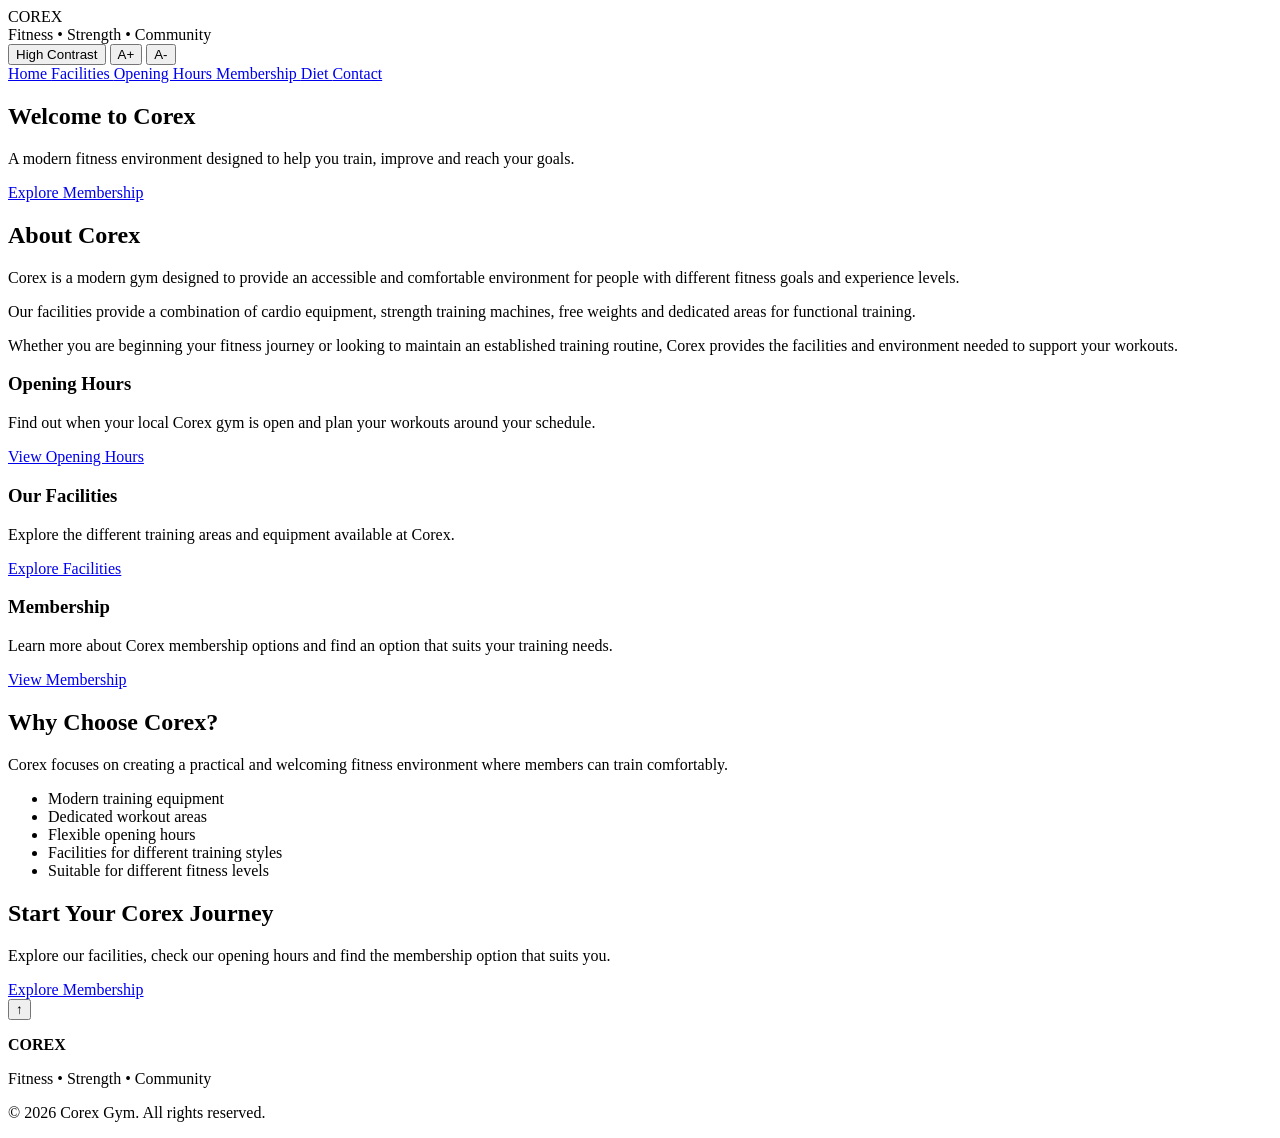
==== index.html @ 7bf0d9d1 "Rename home.html to index.html" ====
<!DOCTYPE html>
<html lang="en">

<head>

    <meta charset="UTF-8">
    <meta name="viewport" content="width=device-width, initial-scale=1.0">

    <title>CoreX | Home</title>

    <link rel="stylesheet" href="home.css">

</head>

<body>

    <!-- HEADER -->
    <header>

        <div class="logo">
            COR<span>EX</span>
        </div>

        <div class="header-tagline">
            Fitness • Strength • Community
        </div>

        <div class="accessibility-controls">

            <button id="contrastBtn" class="accessibility-btn">
                High Contrast
            </button>

            <button id="increaseText" class="accessibility-btn">
                A+
            </button>

            <button id="decreaseText" class="accessibility-btn">
                A-
            </button>

        </div>

    </header>

    <!-- NAVIGATION -->
    <nav aria-label="Main Navigation">

        <a href="home.html" class="active" aria-current="page">
            Home
        </a>

        <a href="facilities.html">
            Facilities
        </a>

        <a href="openinghours.html">
            Opening Hours
        </a>

        <a href="membership.html">
            Membership
        </a>

        <a href="diet.html">
            Diet
        </a>

        <a href="contact.html">
            Contact
        </a>

    </nav>

    <!-- HERO -->
    <section class="hero">

        <h1>
            Welcome to <span>Corex</span>
        </h1>

        <p>
            A modern fitness environment designed to help you train,
            improve and reach your goals.
        </p>

        <a href="membership.html" class="hero-button">
            Explore Membership
        </a>

    </section>

    <!-- MAIN CONTENT -->
    <main id="main-content">

        <!-- ABOUT -->
        <section class="about">

            <h2>About Corex</h2>

            <p>
                Corex is a modern gym designed to provide an accessible
                and comfortable environment for people with different
                fitness goals and experience levels.
            </p>

            <p>
                Our facilities provide a combination of cardio equipment,
                strength training machines, free weights and dedicated
                areas for functional training.
            </p>

            <p>
                Whether you are beginning your fitness journey or looking
                to maintain an established training routine, Corex provides
                the facilities and environment needed to support your workouts.
            </p>

        </section>

        <!-- FEATURES -->
        <section class="features">

            <div class="feature-card">

                <h3>Opening Hours</h3>

                <p>
                    Find out when your local Corex gym is open and plan
                    your workouts around your schedule.
                </p>

                <a href="openinghours.html" class="feature-link">
                    View Opening Hours
                </a>

            </div>

            <div class="feature-card">

                <h3>Our Facilities</h3>

                <p>
                    Explore the different training areas and equipment
                    available at Corex.
                </p>

                <a href="facilities.html" class="feature-link">
                    Explore Facilities
                </a>

            </div>

            <div class="feature-card">

                <h3>Membership</h3>

                <p>
                    Learn more about Corex membership options and find
                    an option that suits your training needs.
                </p>

                <a href="membership.html" class="feature-link">
                    View Membership
                </a>

            </div>

        </section>

        <!-- WHY COREX -->
        <section class="why-corex">

            <h2>Why Choose Corex?</h2>

            <p>
                Corex focuses on creating a practical and welcoming fitness
                environment where members can train comfortably.
            </p>

            <ul>

                <li>Modern training equipment</li>
                <li>Dedicated workout areas</li>
                <li>Flexible opening hours</li>
                <li>Facilities for different training styles</li>
                <li>Suitable for different fitness levels</li>

            </ul>

        </section>

        <!-- CTA -->
        <section class="cta">

            <h2>Start Your Corex Journey</h2>

            <p>
                Explore our facilities, check our opening hours and find
                the membership option that suits you.
            </p>

            <a href="membership.html" class="cta-button">
                Explore Membership
            </a>

        </section>

    </main>

    <!-- BACK TO TOP -->
    <button id="topBtn" aria-label="Back to top">
        ↑
    </button>

    <!-- FOOTER -->
    <footer>

        <p><strong>COREX</strong></p>

        <p>Fitness • Strength • Community</p>

        <p>© 2026 Corex Gym. All rights reserved.</p>

    </footer>

    <!-- ACCESSIBILITY JAVASCRIPT -->
    <script>

        let currentSize = 100;

        document.getElementById("increaseText")
            .addEventListener("click", () => {

                currentSize += 10;

                document.body.style.fontSize =
                    currentSize + "%";

            });

        document.getElementById("decreaseText")
            .addEventListener("click", () => {

                currentSize -= 10;

                document.body.style.fontSize =
                    currentSize + "%";

            });

        document.getElementById("contrastBtn")
            .addEventListener("click", () => {

                document.body.classList
                    .toggle("high-contrast");

            });

        document.getElementById("topBtn")
            .addEventListener("click", () => {

                window.scrollTo({
                    top: 0,
                    behavior: "smooth"
                });

            });

    </script>

</body>

</html>
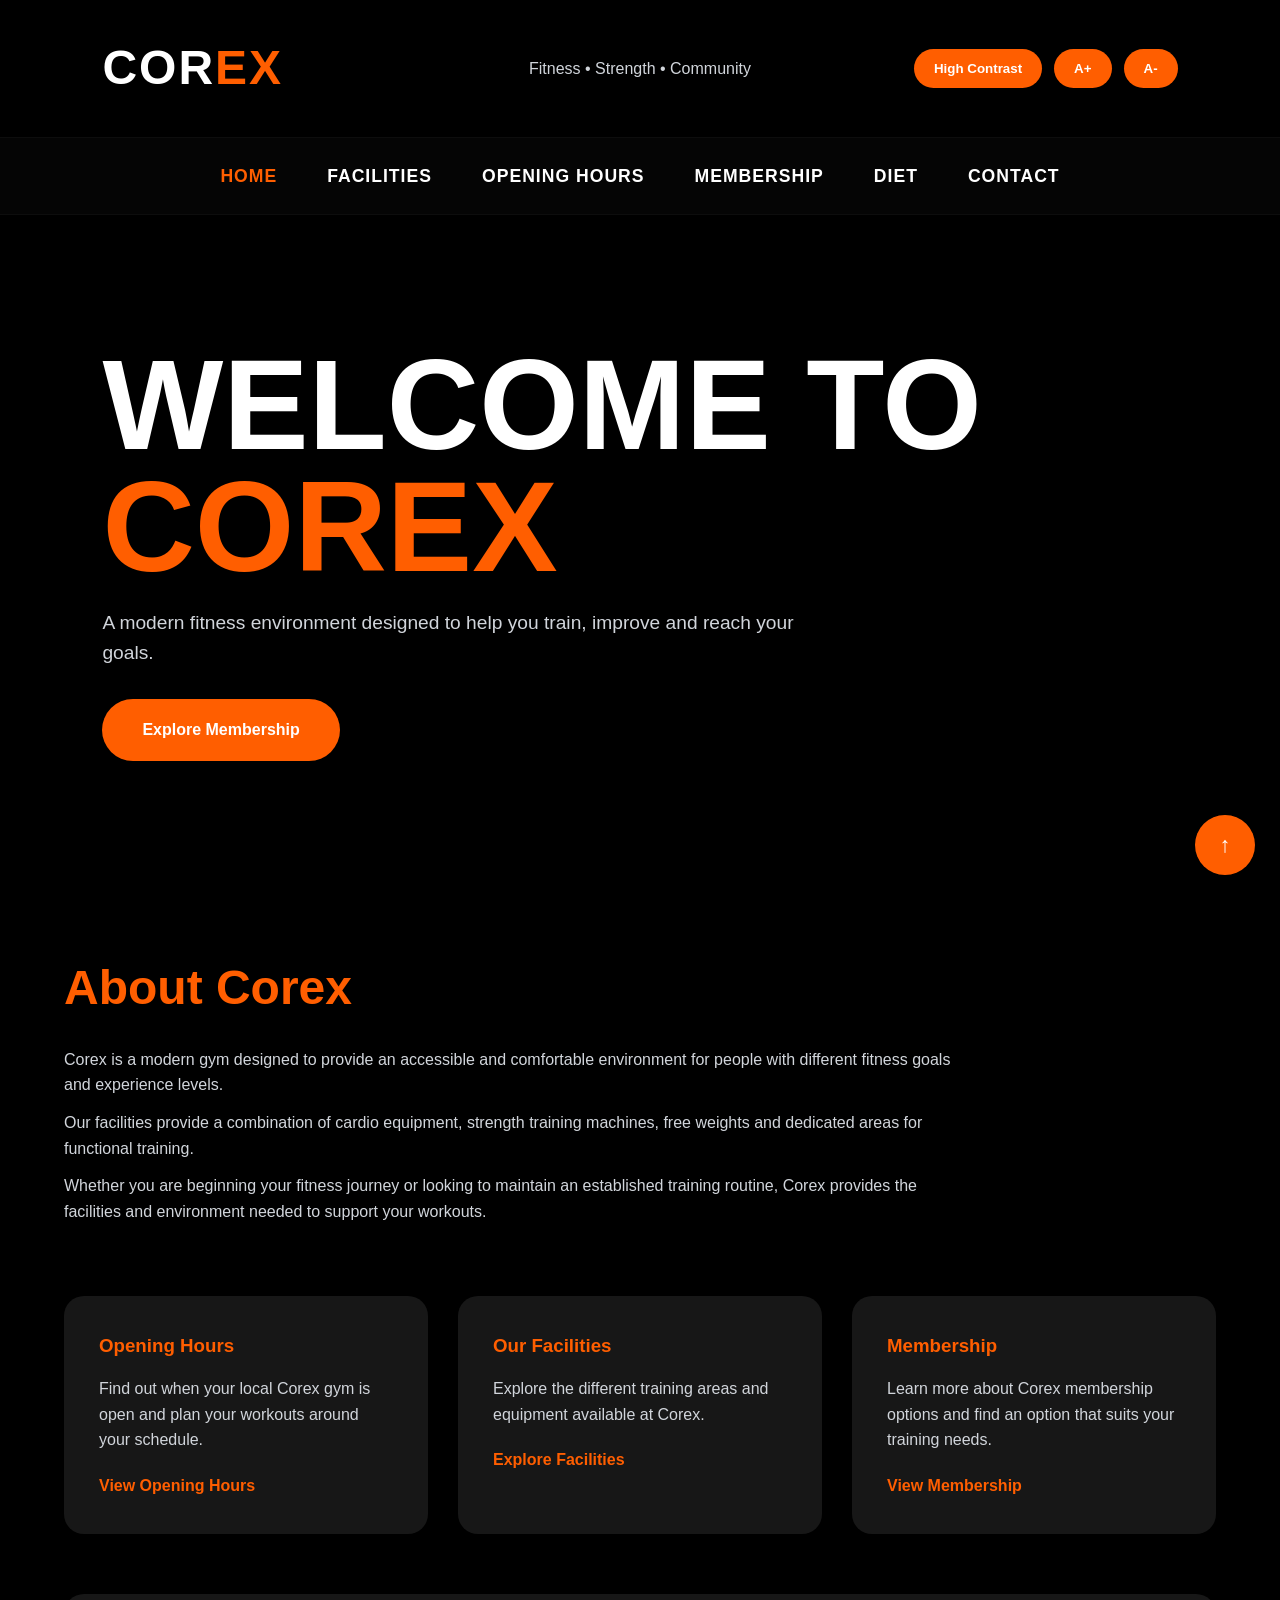
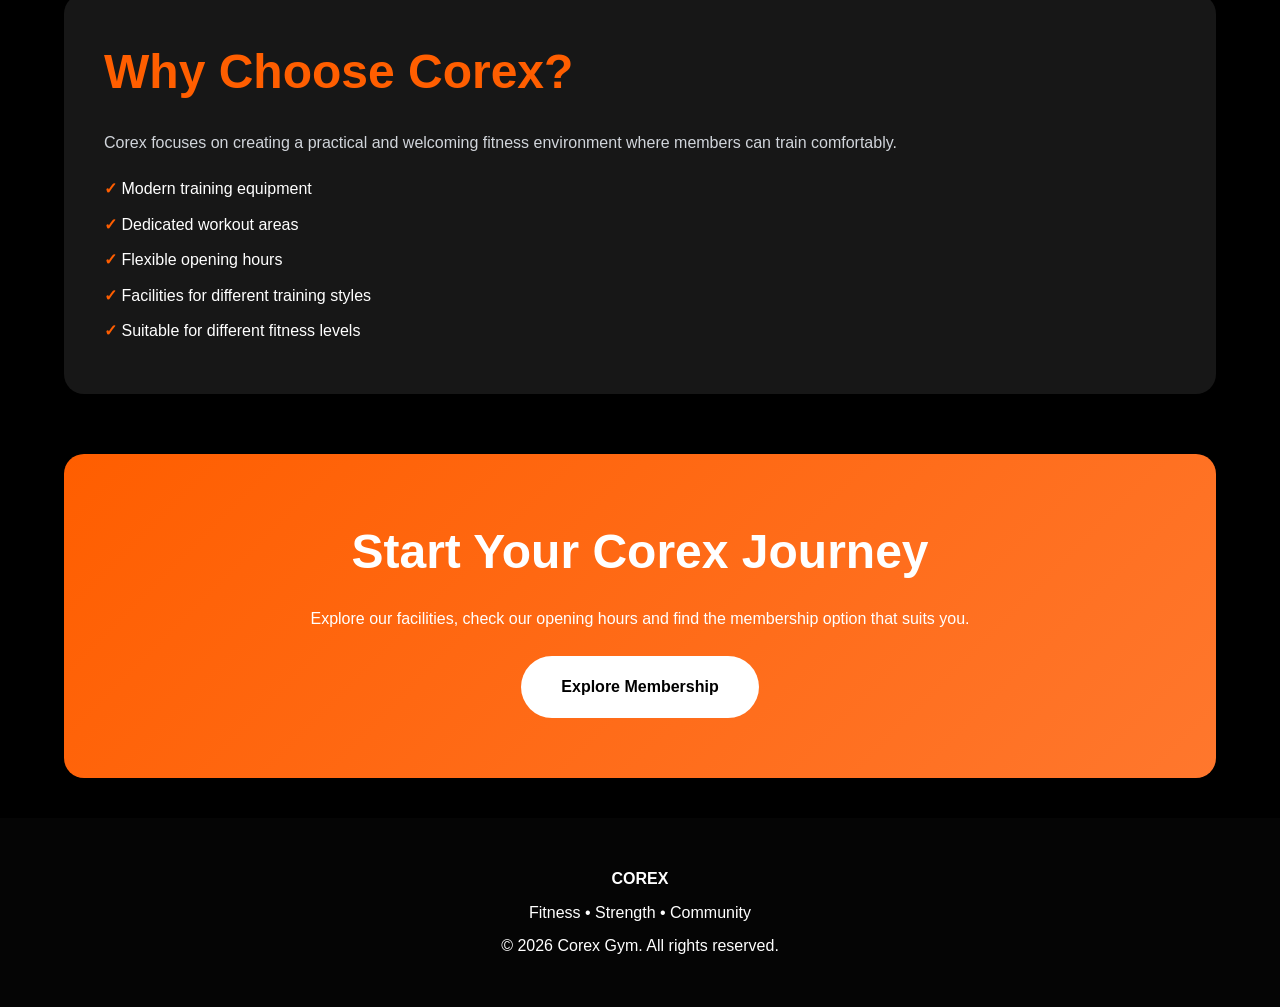
==== commit c1677f29: "Update index.html" ====
--- a/index.html
+++ b/index.html
@@ -8,7 +8,7 @@
 
     <title>CoreX | Home</title>
 
-    <link rel="stylesheet" href="home.css">
+    <link rel="stylesheet" href="Home.css">
 
 </head>
 
--- a/Home.css
+++ b/Home.css
@@ -0,0 +1,418 @@
+@import url('https://fonts.googleapis.com/css2?family=Inter:wght@300;400;500;600;700;800;900&display=swap');
+
+/* Root */
+
+:root{
+    --primary:#ff5e00;
+    --primary-hover:#ff772d;
+    --dark:#000000;
+    --dark-light:#111111;
+    --card:#171717;
+    --card-hover:#222222;
+    --text:#ffffff;
+    --muted:#d1d5db;
+}
+
+/* Reset */
+
+*{
+    margin:0;
+    padding:0;
+    box-sizing:border-box;
+}
+
+html{
+    scroll-behavior:smooth;
+}
+
+body{
+    font-family:'Inter',sans-serif;
+    background:#000;
+    color:white;
+    line-height:1.6;
+    overflow-x:hidden;
+}
+
+/* Accessibility */
+
+.accessibility-controls{
+    display:flex;
+    gap:12px;
+}
+
+.accessibility-btn{
+    background:var(--primary);
+    color:#fff;
+    border:none;
+    padding:12px 20px;
+    border-radius:50px;
+    cursor:pointer;
+    font-weight:700;
+    transition:.3s ease;
+}
+
+.accessibility-btn:hover{
+    background:var(--primary-hover);
+}
+
+/* Header */
+
+header{
+    position:relative;
+    display:flex;
+    justify-content:space-between;
+    align-items:center;
+    padding:30px 8%;
+    background:#000;
+}
+
+.logo{
+    font-size:3rem;
+    font-weight:900;
+    letter-spacing:2px;
+}
+
+.logo span{
+    color:var(--primary);
+}
+
+.header-tagline{
+    position:absolute;
+    left:50%;
+    transform:translateX(-50%);
+    color:var(--muted);
+    font-size:1rem;
+    font-weight:500;
+}
+
+/* Navigation */
+
+nav{
+    display:flex;
+    justify-content:center;
+    align-items:center;
+    gap:50px;
+    background:#050505;
+    padding:24px 20px;
+    border-top:1px solid rgba(255,255,255,.03);
+    border-bottom:1px solid rgba(255,255,255,.03);
+}
+
+nav a{
+    text-decoration:none;
+    color:white;
+    font-size:1.1rem;
+    font-weight:800;
+    text-transform:uppercase;
+    letter-spacing:1px;
+    transition:.3s ease;
+}
+
+nav a:hover,
+nav a.active{
+    color:var(--primary);
+}
+
+/* Hero */
+
+.hero{
+    min-height:75vh;
+    display:flex;
+    flex-direction:column;
+    justify-content:center;
+    align-items:flex-start;
+    padding:0 8%;
+
+    background:
+    linear-gradient(
+        rgba(0,0,0,.75),
+        rgba(0,0,0,.75)
+    ),
+    url("gym.jpg");
+
+    background-size:cover;
+    background-position:center;
+}
+
+.hero h1{
+    font-size:clamp(4rem,10vw,8rem);
+    font-weight:900;
+    line-height:.95;
+    text-transform:uppercase;
+}
+
+.hero span{
+    color:var(--primary);
+}
+
+.hero p{
+    max-width:700px;
+    margin-top:20px;
+    margin-bottom:30px;
+    color:var(--muted);
+    font-size:1.2rem;
+}
+
+.hero-button{
+    display:inline-block;
+    background:var(--primary);
+    color:white;
+    text-decoration:none;
+    padding:18px 40px;
+    border-radius:50px;
+    font-weight:800;
+    transition:.3s;
+}
+
+.hero-button:hover{
+    background:var(--primary-hover);
+    transform:translateY(-5px);
+}
+
+/* Main */
+
+main{
+    width:90%;
+    max-width:1300px;
+    margin:auto;
+}
+
+/* About */
+
+.about{
+    padding:60px 0;
+}
+
+.about h2{
+    color:var(--primary);
+    font-size:3rem;
+    margin-bottom:20px;
+}
+
+.about p{
+    color:var(--muted);
+    max-width:900px;
+    margin-bottom:12px;
+}
+
+/* Features */
+
+.features{
+    display:grid;
+    grid-template-columns:repeat(auto-fit,minmax(320px,1fr));
+    gap:30px;
+    margin-bottom:60px;
+}
+
+.feature-card{
+    background:var(--card);
+    padding:35px;
+    border-radius:20px;
+    transition:.3s;
+}
+
+.feature-card:hover{
+    transform:translateY(-10px);
+    background:var(--card-hover);
+}
+
+.feature-card h3{
+    color:var(--primary);
+    margin-bottom:15px;
+}
+
+.feature-card p{
+    color:var(--muted);
+}
+
+.feature-link{
+    display:inline-block;
+    margin-top:20px;
+    text-decoration:none;
+    color:var(--primary);
+    font-weight:700;
+}
+
+/* Why Corex */
+
+.why-corex{
+    background:var(--card);
+    padding:40px;
+    border-radius:20px;
+    margin-bottom:60px;
+}
+
+.why-corex h2{
+    color:var(--primary);
+    font-size:3rem;
+    margin-bottom:20px;
+}
+
+.why-corex p{
+    color:var(--muted);
+}
+
+.why-corex ul{
+    margin-top:20px;
+}
+
+.why-corex li{
+    list-style:none;
+    margin-bottom:10px;
+}
+
+.why-corex li::before{
+    content:"✓ ";
+    color:var(--primary);
+    font-weight:bold;
+}
+
+/* CTA */
+
+.cta{
+    text-align:center;
+
+    background:linear-gradient(
+        135deg,
+        #ff5e00,
+        #ff772d
+    );
+
+    padding:60px 40px;
+    border-radius:20px;
+    margin-bottom:40px;
+}
+
+.cta h2{
+    font-size:3rem;
+    margin-bottom:15px;
+}
+
+.cta p{
+    margin-bottom:25px;
+}
+
+.cta-button{
+    display:inline-block;
+    background:white;
+    color:black;
+    text-decoration:none;
+    padding:18px 40px;
+    border-radius:50px;
+    font-weight:800;
+    transition:.3s;
+}
+
+.cta-button:hover{
+    transform:scale(1.05);
+}
+
+/* Back to Top */
+
+#topBtn{
+    position:fixed;
+    bottom:25px;
+    right:25px;
+    width:60px;
+    height:60px;
+    border:none;
+    border-radius:50%;
+    background:var(--primary);
+    color:white;
+    font-size:22px;
+    cursor:pointer;
+}
+
+#topBtn:hover{
+    background:var(--primary-hover);
+}
+
+/* Scrollbar */
+
+::-webkit-scrollbar{
+    width:10px;
+}
+
+::-webkit-scrollbar-track{
+    background:#111;
+}
+
+::-webkit-scrollbar-thumb{
+    background:var(--primary);
+    border-radius:20px;
+}
+
+/* High Contrast */
+
+.high-contrast{
+    background:white !important;
+    color:black !important;
+}
+
+.high-contrast .about,
+.high-contrast .feature-card,
+.high-contrast .why-corex,
+.high-contrast .cta{
+    background:white !important;
+    color:black !important;
+    border:2px solid black;
+}
+
+/* Footer */
+
+footer{
+    background:#050505;
+    text-align:center;
+    padding:40px;
+}
+
+footer p{
+    margin:8px 0;
+}
+
+/* Mobile */
+
+@media(max-width:768px){
+
+    header{
+        flex-direction:column;
+        gap:15px;
+        text-align:center;
+    }
+
+    .header-tagline{
+        position:static;
+        transform:none;
+    }
+
+    nav{
+        flex-wrap:wrap;
+        gap:20px;
+    }
+
+    .hero{
+        align-items:center;
+        text-align:center;
+        padding:60px 8%;
+        min-height:65vh;
+    }
+
+    .hero h1{
+        font-size:3rem;
+    }
+
+    .hero p{
+        font-size:1rem;
+    }
+
+    .about h2,
+    .why-corex h2,
+    .cta h2{
+        font-size:2rem;
+    }
+
+    .accessibility-controls{
+        justify-content:center;
+        flex-wrap:wrap;
+    }
+}
